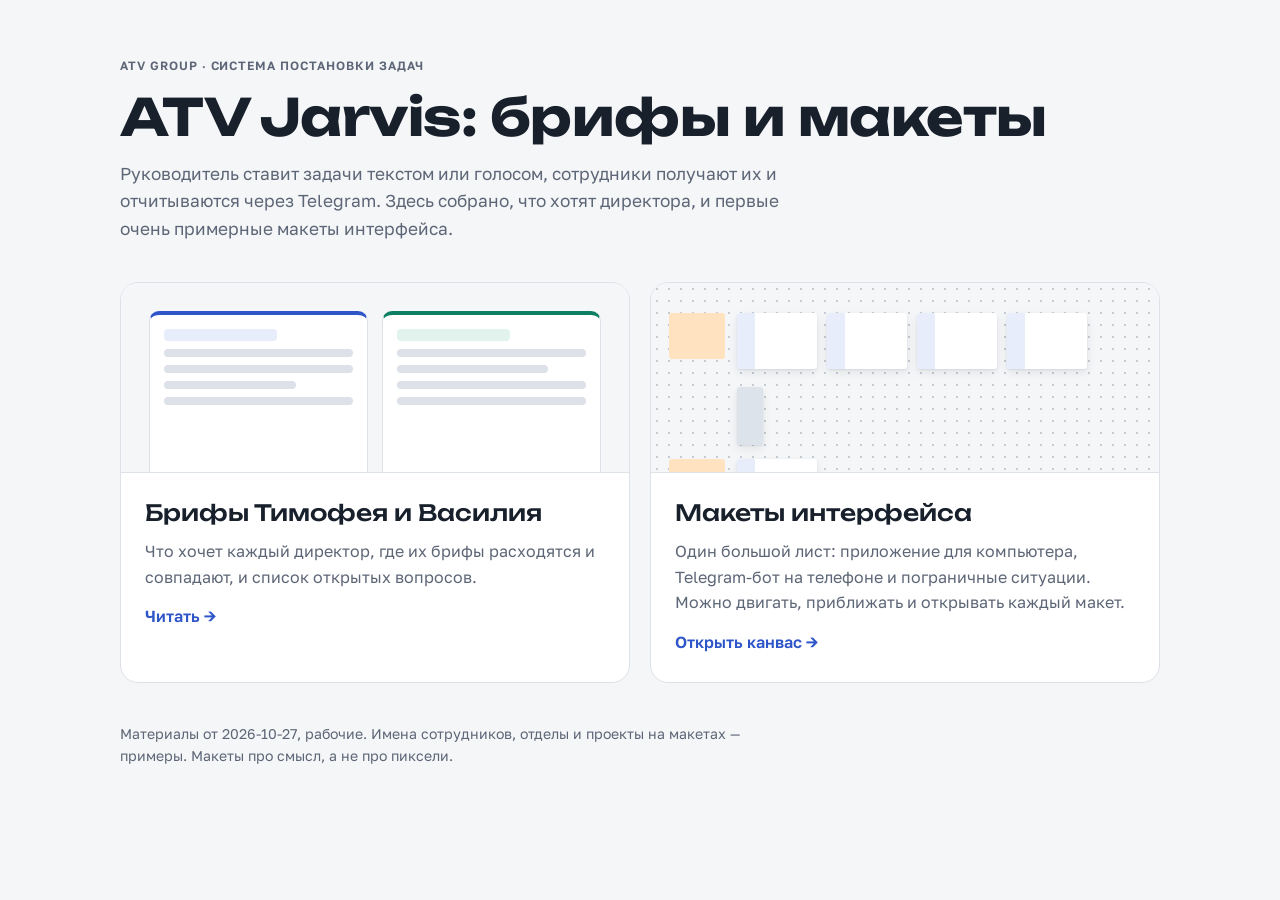
==== index.html @ 62bb69bb "Опубликовать брифы и макеты ATV Jarvis Обложка, страница брифов Тимофея и Василия и канвас со всеми " ====
<!doctype html>
<html lang="ru">
<head>
<meta charset="utf-8">
<meta name="viewport" content="width=device-width, initial-scale=1, viewport-fit=cover">
<meta name="robots" content="noindex">
<link rel="icon" href="data:image/svg+xml,%3Csvg xmlns=%22http://www.w3.org/2000/svg%22 viewBox=%220 0 32 32%22%3E%3Crect width=%2232%22 height=%2232%22 rx=%228%22 fill=%22%232b5bd7%22/%3E%3Cpath d=%22M9 17l5 5 9-12%22 stroke=%22white%22 stroke-width=%223.5%22 fill=%22none%22 stroke-linecap=%22round%22 stroke-linejoin=%22round%22/%3E%3C/svg%3E">
<title>ATV Jarvis · брифы и макеты</title>
<link rel="preconnect" href="https://fonts.googleapis.com">
<link rel="preconnect" href="https://fonts.gstatic.com" crossorigin>
<link rel="stylesheet" href="https://fonts.googleapis.com/css2?family=Golos+Text:wght@400;500;600;700&family=Unbounded:wght@500;700&display=swap">
<style>
:root {
  --bg: #f5f6f8; --surface: #ffffff; --ink: #18202c; --muted: #5d6676; --line: #dde1e8;
  --tim: #2f56c9; --tim-soft: #e8edfb; --vas: #0d7f62; --vas-soft: #e2f3ed; --dot: #c5cad3;
  --f-display: "Unbounded", "Golos Text", system-ui, sans-serif;
  --f-body: "Golos Text", system-ui, -apple-system, "Segoe UI", sans-serif;
}
@media (prefers-color-scheme: dark) { :root:not([data-theme="light"]) {
  --bg: #11151c; --surface: #19202a; --ink: #e6e9ef; --muted: #9aa3b2; --line: #2b3441;
  --tim: #8aa6ff; --tim-soft: #1e2a4a; --vas: #5fd0ad; --vas-soft: #15332b; --dot: #2c333d; color-scheme: dark;
} }
:root[data-theme="dark"] {
  --bg: #11151c; --surface: #19202a; --ink: #e6e9ef; --muted: #9aa3b2; --line: #2b3441;
  --tim: #8aa6ff; --tim-soft: #1e2a4a; --vas: #5fd0ad; --vas-soft: #15332b; --dot: #2c333d; color-scheme: dark;
}
* { box-sizing: border-box; }
body {
  margin: 0; background: var(--bg); color: var(--ink); font: 16px/1.6 var(--f-body);
  padding: 56px max(16px, env(safe-area-inset-left, 0px)) 64px;
}
.wrap { max-width: 1040px; margin: 0 auto; display: grid; gap: 40px; }
header { display: grid; gap: 14px; }
.eyebrow { font-size: 0.75rem; text-transform: uppercase; letter-spacing: 0.08em; font-weight: 600; color: var(--muted); }
h1 { margin: 0; font-family: var(--f-display); font-weight: 700; font-size: clamp(2rem, 5vw, 3.2rem); line-height: 1.1; letter-spacing: -0.01em; text-wrap: balance; }
.lead { margin: 0; max-width: 62ch; color: var(--muted); font-size: 1.08rem; }
.cards { display: grid; grid-template-columns: 1fr 1fr; gap: 20px; }
.card {
  display: grid; grid-template-rows: auto 1fr; background: var(--surface); border: 1px solid var(--line);
  border-radius: 18px; overflow: hidden; color: inherit; text-decoration: none; transition: border-color .15s, transform .15s;
}
.card:hover { border-color: var(--muted); transform: translateY(-2px); }
.card:focus-visible { outline: 2px solid var(--tim); outline-offset: 3px; }
.card .body { padding: 22px 24px 26px; display: grid; gap: 8px; align-content: start; }
.card h2 { margin: 0; font-family: var(--f-display); font-weight: 500; font-size: 1.4rem; }
.card p { margin: 0; color: var(--muted); }
.card .go { font-weight: 600; color: var(--tim); margin-top: 6px; }

/* превью-иллюстрации из CSS */
.pv { height: 190px; border-bottom: 1px solid var(--line); position: relative; overflow: hidden; }
.pv-briefs { background: var(--bg); display: grid; grid-template-columns: 1fr 1fr; gap: 14px; padding: 28px 28px 0; }
.pv-briefs div { background: var(--surface); border-radius: 10px 10px 0 0; border: 1px solid var(--line); border-bottom: 0; padding: 14px; display: grid; gap: 8px; align-content: start; }
.pv-briefs div:first-child { border-top: 4px solid var(--tim); }
.pv-briefs div:last-child { border-top: 4px solid var(--vas); }
.pv-briefs i { display: block; height: 8px; border-radius: 4px; background: var(--line); }
.pv-briefs b { display: block; height: 12px; width: 60%; border-radius: 4px; }
.pv-briefs div:first-child b { background: var(--tim-soft); }
.pv-briefs div:last-child b { background: var(--vas-soft); }
.pv-canvas { background-color: var(--bg); background-image: radial-gradient(var(--dot) 1px, transparent 1.2px); background-size: 12px 12px; }
.pv-canvas span { position: absolute; background: var(--surface); border-radius: 3px; box-shadow: 0 1px 2px rgba(16,24,40,.08), 0 4px 10px rgba(16,24,40,.08); }
.pv-canvas span::before { content: ""; position: absolute; left: 0; top: 0; bottom: 0; width: 22%; background: var(--tim-soft); border-radius: 3px 0 0 3px; }
.pv-canvas span.ph::before { display: none; }
.pv-canvas span.ph { background: #dce3ea; }
.pv-canvas em { position: absolute; width: 56px; height: 46px; border-radius: 3px; background: #ffe2bf; }

footer { color: var(--muted); font-size: 0.88rem; max-width: 70ch; }
@media (max-width: 720px) {
  body { padding-top: 32px; }
  .cards { grid-template-columns: 1fr; }
}
</style>
</head>
<body>
<div class="wrap">
  <header>
    <div class="eyebrow">ATV Group · система постановки задач</div>
    <h1>ATV Jarvis: брифы и макеты</h1>
    <p class="lead">Руководитель ставит задачи текстом или голосом, сотрудники получают их и отчитываются через Telegram. Здесь собрано, что хотят директора, и первые очень примерные макеты интерфейса.</p>
  </header>

  <div class="cards">
    <a class="card" href="briefs.html">
      <div class="pv pv-briefs" aria-hidden="true">
        <div><b></b><i></i><i></i><i style="width:70%"></i><i></i></div>
        <div><b></b><i></i><i style="width:80%"></i><i></i><i></i></div>
      </div>
      <div class="body">
        <h2>Брифы Тимофея и Василия</h2>
        <p>Что хочет каждый директор, где их брифы расходятся и совпадают, и список открытых вопросов.</p>
        <span class="go">Читать →</span>
      </div>
    </a>
    <a class="card" href="canvas.html">
      <div class="pv pv-canvas" aria-hidden="true">
        <em style="left:18px;top:30px"></em>
        <span style="left:86px;top:30px;width:80px;height:56px"></span>
        <span style="left:176px;top:30px;width:80px;height:56px"></span>
        <span style="left:266px;top:30px;width:80px;height:56px"></span>
        <span style="left:356px;top:30px;width:80px;height:56px"></span>
        <span class="ph" style="left:86px;top:104px;width:26px;height:58px"></span>
        <em style="left:18px;top:176px"></em>
        <span style="left:86px;top:176px;width:80px;height:70px"></span>
      </div>
      <div class="body">
        <h2>Макеты интерфейса</h2>
        <p>Один большой лист: приложение для компьютера, Telegram-бот на телефоне и пограничные ситуации. Можно двигать, приближать и открывать каждый макет.</p>
        <span class="go">Открыть канвас →</span>
      </div>
    </a>
  </div>

  <footer>Материалы от 2026-10-27, рабочие. Имена сотрудников, отделы и проекты на макетах — примеры. Макеты про смысл, а не про пиксели.</footer>
</div>
</body>
</html>
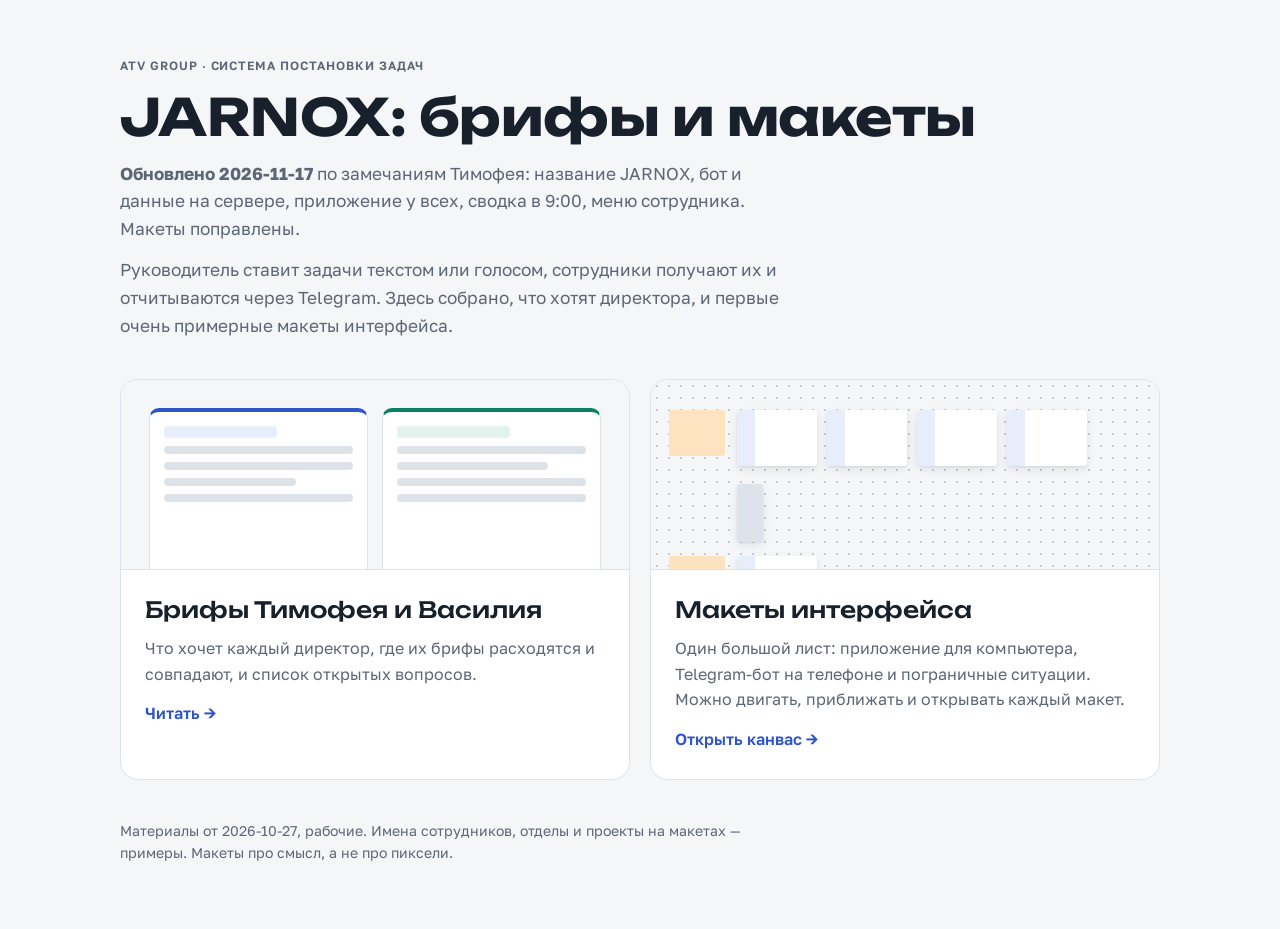
==== commit 5a5a02ad: "Обновить название, фамилию и макеты по замечаниям Тимофея - Название JARNOX вместо ATV Jarvis, фамил" ====
--- a/index.html
+++ b/index.html
@@ -5,7 +5,7 @@
 <meta name="viewport" content="width=device-width, initial-scale=1, viewport-fit=cover">
 <meta name="robots" content="noindex">
 <link rel="icon" href="data:image/svg+xml,%3Csvg xmlns=%22http://www.w3.org/2000/svg%22 viewBox=%220 0 32 32%22%3E%3Crect width=%2232%22 height=%2232%22 rx=%228%22 fill=%22%232b5bd7%22/%3E%3Cpath d=%22M9 17l5 5 9-12%22 stroke=%22white%22 stroke-width=%223.5%22 fill=%22none%22 stroke-linecap=%22round%22 stroke-linejoin=%22round%22/%3E%3C/svg%3E">
-<title>ATV Jarvis · брифы и макеты</title>
+<title>JARNOX · брифы и макеты</title>
 <link rel="preconnect" href="https://fonts.googleapis.com">
 <link rel="preconnect" href="https://fonts.gstatic.com" crossorigin>
 <link rel="stylesheet" href="https://fonts.googleapis.com/css2?family=Golos+Text:wght@400;500;600;700&family=Unbounded:wght@500;700&display=swap">
@@ -74,7 +74,8 @@
 <div class="wrap">
   <header>
     <div class="eyebrow">ATV Group · система постановки задач</div>
-    <h1>ATV Jarvis: брифы и макеты</h1>
+    <h1>JARNOX: брифы и макеты</h1>
+    <p class="lead"><b>Обновлено 2026-11-17</b> по замечаниям Тимофея: название JARNOX, бот и данные на сервере, приложение у всех, сводка в 9:00, меню сотрудника. Макеты поправлены.</p>
     <p class="lead">Руководитель ставит задачи текстом или голосом, сотрудники получают их и отчитываются через Telegram. Здесь собрано, что хотят директора, и первые очень примерные макеты интерфейса.</p>
   </header>
 
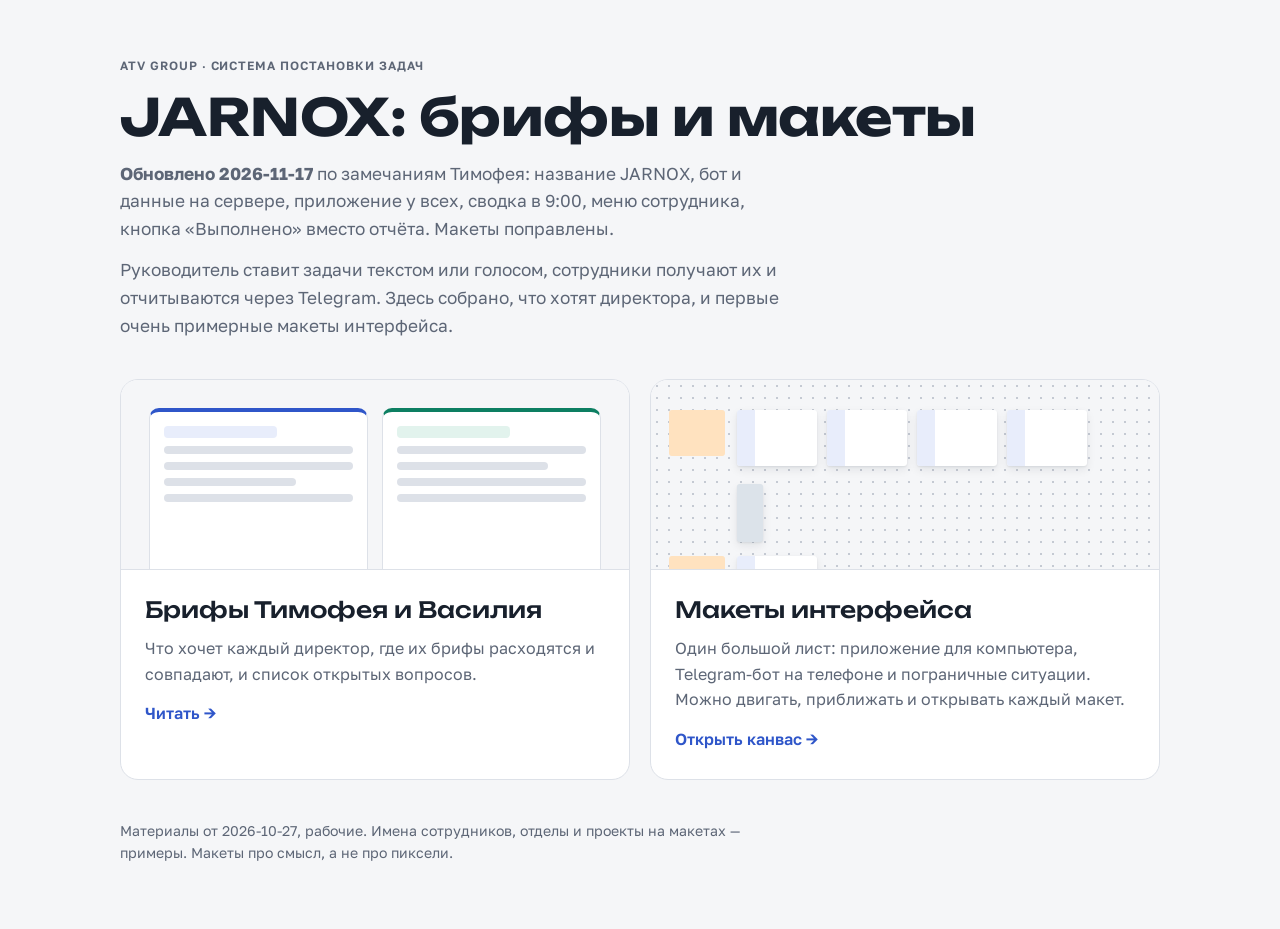
==== commit d79d7718: "Синхронизировать макеты: кнопка «Выполнено» и вид «Схема» на главной" ====
--- a/index.html
+++ b/index.html
@@ -75,7 +75,7 @@
   <header>
     <div class="eyebrow">ATV Group · система постановки задач</div>
     <h1>JARNOX: брифы и макеты</h1>
-    <p class="lead"><b>Обновлено 2026-11-17</b> по замечаниям Тимофея: название JARNOX, бот и данные на сервере, приложение у всех, сводка в 9:00, меню сотрудника. Макеты поправлены.</p>
+    <p class="lead"><b>Обновлено 2026-11-17</b> по замечаниям Тимофея: название JARNOX, бот и данные на сервере, приложение у всех, сводка в 9:00, меню сотрудника, кнопка «Выполнено» вместо отчёта. Макеты поправлены.</p>
     <p class="lead">Руководитель ставит задачи текстом или голосом, сотрудники получают их и отчитываются через Telegram. Здесь собрано, что хотят директора, и первые очень примерные макеты интерфейса.</p>
   </header>
 
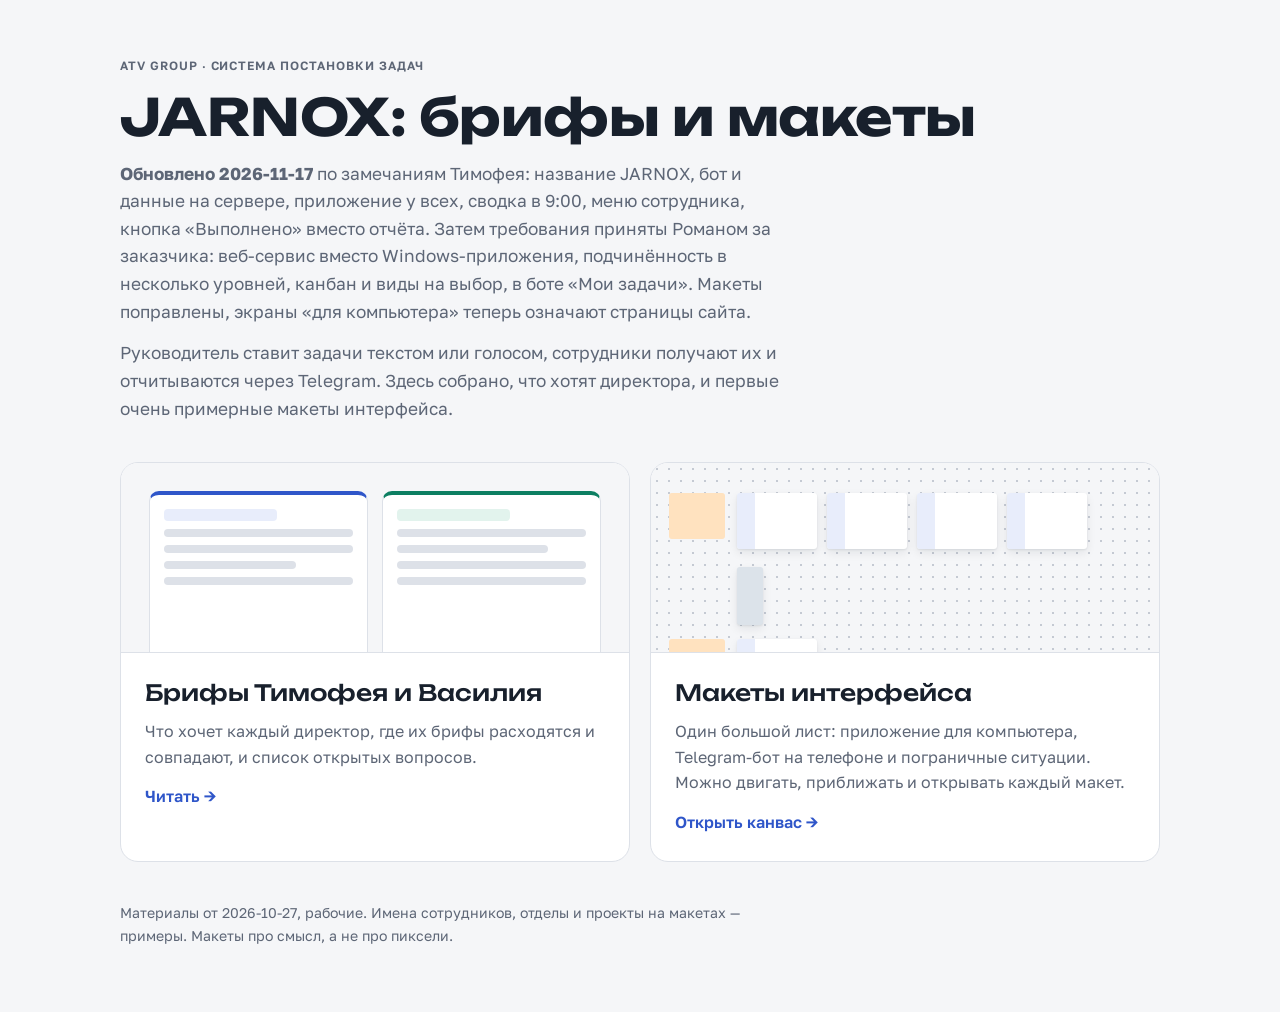
==== commit f0042513: "Обновить сайт: веб-сервис вместо Windows, «Мои задачи» в боте, канбан" ====
--- a/index.html
+++ b/index.html
@@ -75,7 +75,7 @@
   <header>
     <div class="eyebrow">ATV Group · система постановки задач</div>
     <h1>JARNOX: брифы и макеты</h1>
-    <p class="lead"><b>Обновлено 2026-11-17</b> по замечаниям Тимофея: название JARNOX, бот и данные на сервере, приложение у всех, сводка в 9:00, меню сотрудника, кнопка «Выполнено» вместо отчёта. Макеты поправлены.</p>
+    <p class="lead"><b>Обновлено 2026-11-17</b> по замечаниям Тимофея: название JARNOX, бот и данные на сервере, приложение у всех, сводка в 9:00, меню сотрудника, кнопка «Выполнено» вместо отчёта. Затем требования приняты Романом за заказчика: веб-сервис вместо Windows-приложения, подчинённость в несколько уровней, канбан и виды на выбор, в боте «Мои задачи». Макеты поправлены, экраны «для компьютера» теперь означают страницы сайта.</p>
     <p class="lead">Руководитель ставит задачи текстом или голосом, сотрудники получают их и отчитываются через Telegram. Здесь собрано, что хотят директора, и первые очень примерные макеты интерфейса.</p>
   </header>
 
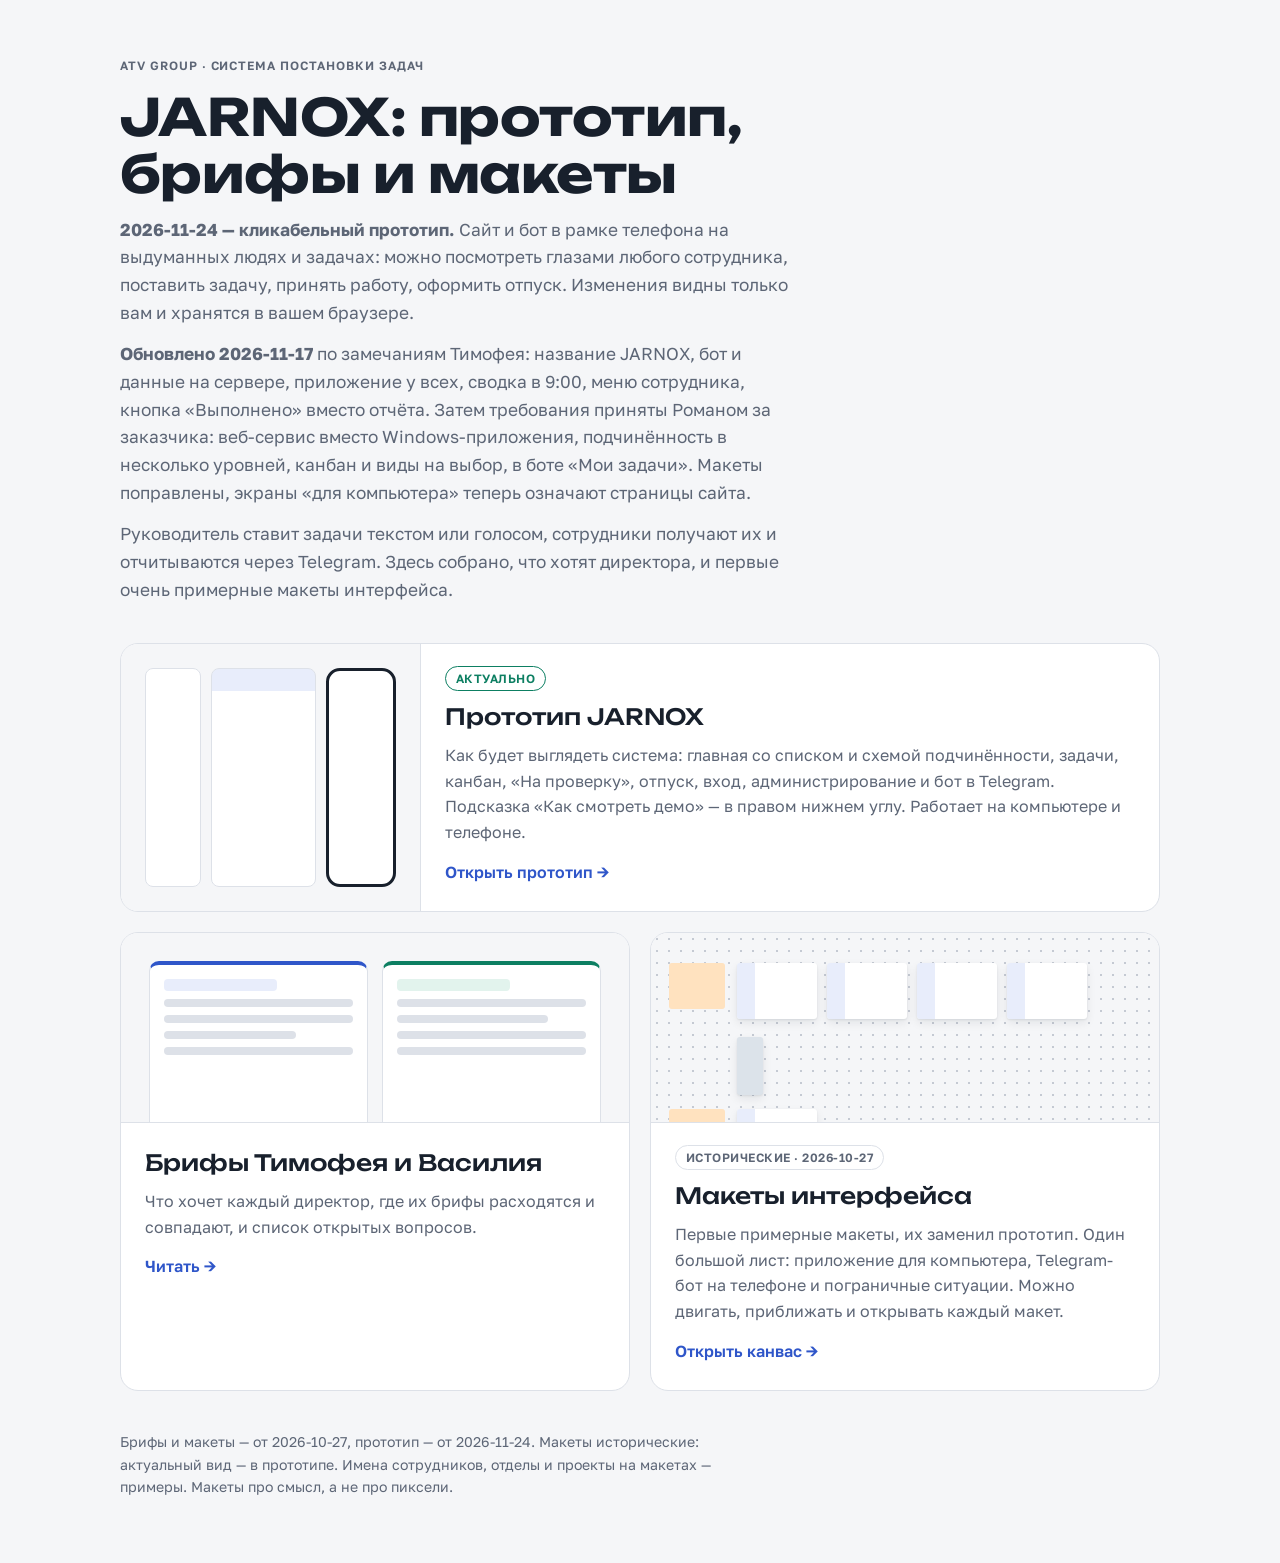
==== commit 88e6ea76: "Опубликовать прототип JARNOX и пометить старые макеты историческими Сборка прототипа (сайт и бот в р" ====
--- a/index.html
+++ b/index.html
@@ -5,7 +5,7 @@
 <meta name="viewport" content="width=device-width, initial-scale=1, viewport-fit=cover">
 <meta name="robots" content="noindex">
 <link rel="icon" href="data:image/svg+xml,%3Csvg xmlns=%22http://www.w3.org/2000/svg%22 viewBox=%220 0 32 32%22%3E%3Crect width=%2232%22 height=%2232%22 rx=%228%22 fill=%22%232b5bd7%22/%3E%3Cpath d=%22M9 17l5 5 9-12%22 stroke=%22white%22 stroke-width=%223.5%22 fill=%22none%22 stroke-linecap=%22round%22 stroke-linejoin=%22round%22/%3E%3C/svg%3E">
-<title>JARNOX · брифы и макеты</title>
+<title>JARNOX · прототип, брифы и макеты</title>
 <link rel="preconnect" href="https://fonts.googleapis.com">
 <link rel="preconnect" href="https://fonts.gstatic.com" crossorigin>
 <link rel="stylesheet" href="https://fonts.googleapis.com/css2?family=Golos+Text:wght@400;500;600;700&family=Unbounded:wght@500;700&display=swap">
@@ -45,6 +45,14 @@
 .card h2 { margin: 0; font-family: var(--f-display); font-weight: 500; font-size: 1.4rem; }
 .card p { margin: 0; color: var(--muted); }
 .card .go { font-weight: 600; color: var(--tim); margin-top: 6px; }
+.card.wide { grid-column: 1 / -1; grid-template-rows: none; grid-template-columns: 300px 1fr; }
+.card.wide .pv { height: auto; min-height: 190px; border-bottom: 0; border-right: 1px solid var(--line); }
+.tag { justify-self: start; font-size: 0.75rem; font-weight: 600; letter-spacing: 0.04em; text-transform: uppercase; color: var(--muted); border: 1px solid var(--line); border-radius: 999px; padding: 2px 10px; }
+.tag.new { color: var(--vas); border-color: var(--vas); }
+.pv-proto { background: var(--bg); display: grid; grid-template-columns: 56px 1fr 70px; gap: 10px; padding: 24px; }
+.pv-proto i { display: block; background: var(--surface); border: 1px solid var(--line); border-radius: 8px; }
+.pv-proto i:nth-child(2) { background-image: linear-gradient(var(--tim-soft) 0 22px, transparent 22px); }
+.pv-proto i:nth-child(3) { border-radius: 14px; border-width: 3px; border-color: var(--ink); }
 
 /* превью-иллюстрации из CSS */
 .pv { height: 190px; border-bottom: 1px solid var(--line); position: relative; overflow: hidden; }
@@ -67,6 +75,8 @@
 @media (max-width: 720px) {
   body { padding-top: 32px; }
   .cards { grid-template-columns: 1fr; }
+  .card.wide { grid-template-columns: 1fr; grid-template-rows: auto 1fr; }
+  .card.wide .pv { border-right: 0; border-bottom: 1px solid var(--line); }
 }
 </style>
 </head>
@@ -74,12 +84,22 @@
 <div class="wrap">
   <header>
     <div class="eyebrow">ATV Group · система постановки задач</div>
-    <h1>JARNOX: брифы и макеты</h1>
+    <h1>JARNOX: прототип, брифы и макеты</h1>
+    <p class="lead"><b>2026-11-24 — кликабельный прототип.</b> Сайт и бот в рамке телефона на выдуманных людях и задачах: можно посмотреть глазами любого сотрудника, поставить задачу, принять работу, оформить отпуск. Изменения видны только вам и хранятся в вашем браузере.</p>
     <p class="lead"><b>Обновлено 2026-11-17</b> по замечаниям Тимофея: название JARNOX, бот и данные на сервере, приложение у всех, сводка в 9:00, меню сотрудника, кнопка «Выполнено» вместо отчёта. Затем требования приняты Романом за заказчика: веб-сервис вместо Windows-приложения, подчинённость в несколько уровней, канбан и виды на выбор, в боте «Мои задачи». Макеты поправлены, экраны «для компьютера» теперь означают страницы сайта.</p>
     <p class="lead">Руководитель ставит задачи текстом или голосом, сотрудники получают их и отчитываются через Telegram. Здесь собрано, что хотят директора, и первые очень примерные макеты интерфейса.</p>
   </header>
 
   <div class="cards">
+    <a class="card wide" href="prototype/">
+      <div class="pv pv-proto" aria-hidden="true"><i></i><i></i><i></i></div>
+      <div class="body">
+        <span class="tag new">Актуально</span>
+        <h2>Прототип JARNOX</h2>
+        <p>Как будет выглядеть система: главная со списком и схемой подчинённости, задачи, канбан, «На проверку», отпуск, вход, администрирование и бот в Telegram. Подсказка «Как смотреть демо» — в правом нижнем углу. Работает на компьютере и телефоне.</p>
+        <span class="go">Открыть прототип →</span>
+      </div>
+    </a>
     <a class="card" href="briefs.html">
       <div class="pv pv-briefs" aria-hidden="true">
         <div><b></b><i></i><i></i><i style="width:70%"></i><i></i></div>
@@ -103,14 +123,15 @@
         <span style="left:86px;top:176px;width:80px;height:70px"></span>
       </div>
       <div class="body">
+        <span class="tag">Исторические · 2026-10-27</span>
         <h2>Макеты интерфейса</h2>
-        <p>Один большой лист: приложение для компьютера, Telegram-бот на телефоне и пограничные ситуации. Можно двигать, приближать и открывать каждый макет.</p>
+        <p>Первые примерные макеты, их заменил прототип. Один большой лист: приложение для компьютера, Telegram-бот на телефоне и пограничные ситуации. Можно двигать, приближать и открывать каждый макет.</p>
         <span class="go">Открыть канвас →</span>
       </div>
     </a>
   </div>
 
-  <footer>Материалы от 2026-10-27, рабочие. Имена сотрудников, отделы и проекты на макетах — примеры. Макеты про смысл, а не про пиксели.</footer>
+  <footer>Брифы и макеты — от 2026-10-27, прототип — от 2026-11-24. Макеты исторические: актуальный вид — в прототипе. Имена сотрудников, отделы и проекты на макетах — примеры. Макеты про смысл, а не про пиксели.</footer>
 </div>
 </body>
 </html>
